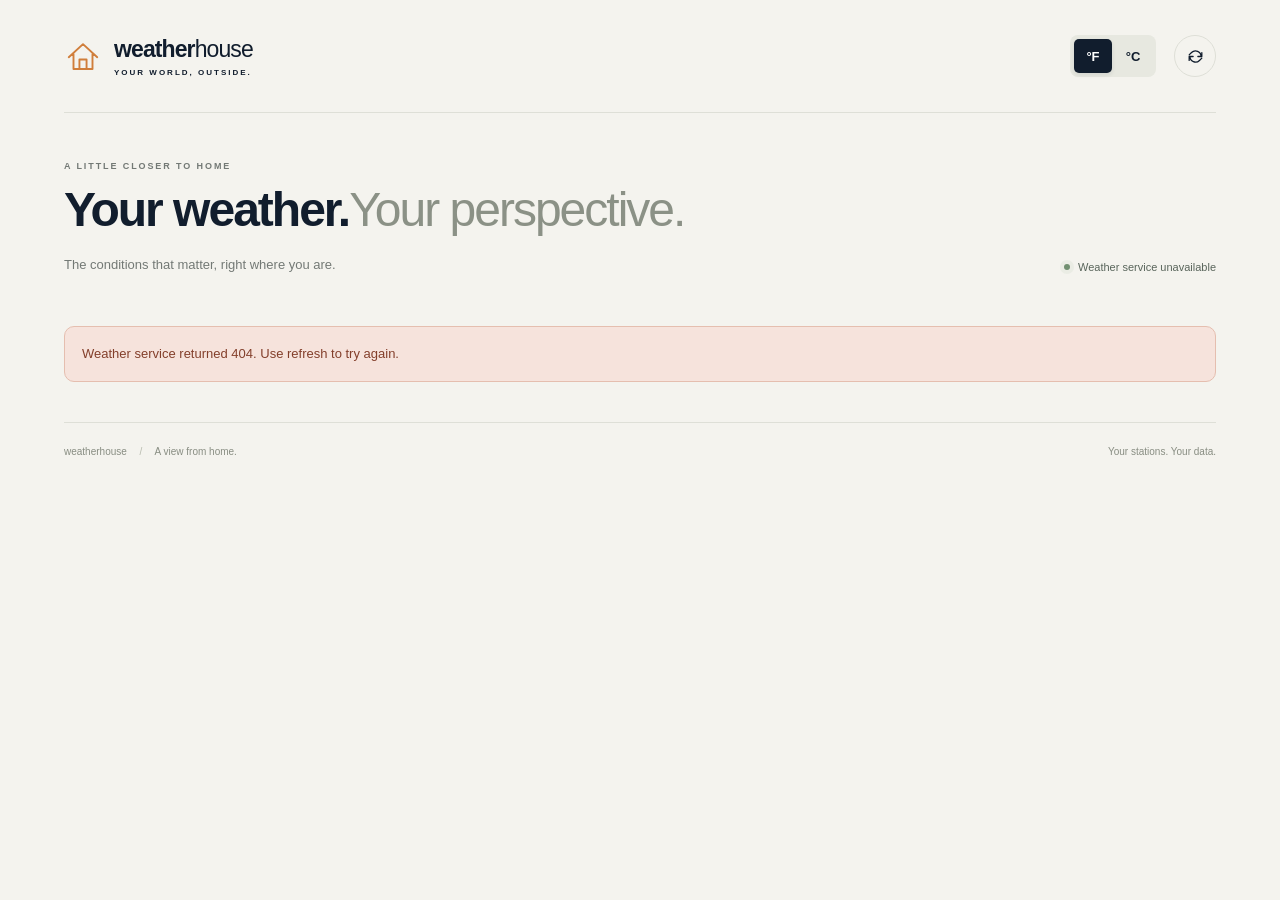
==== web/index.html @ 764e6c3d "Build nonproduction multi-location weather dashboard with PostgreSQL adapter" ====
<!doctype html>
<html lang="en">
<head>
<meta charset="utf-8"><meta name="viewport" content="width=device-width, initial-scale=1, viewport-fit=cover">
<meta name="theme-color" content="#111d2d"><meta name="description" content="Your weather, closer to home. A private dashboard for your weather stations.">
<title>Weather House · Your local forecast</title>
<link rel="icon" href="./icon.svg" type="image/svg+xml"><link rel="manifest" href="./manifest.webmanifest"><link rel="stylesheet" href="./style.css">
<script src="./app.js" defer></script>
</head>
<body>
<div class="shell">
<header class="topbar"><a class="brand" href="./" aria-label="Weather House home"><svg viewBox="0 0 32 32" aria-hidden="true"><path d="M4 17 16 6l12 11M8 14v13h16V14M13 27v-8h6v8"/></svg><span>weather<span class="brand-light">house</span><small>YOUR WORLD, OUTSIDE.</small></span></a><div class="top-actions"><div class="unit-switch" role="group" aria-label="Temperature unit"><button id="fahrenheit" type="button" aria-pressed="true">°F</button><button id="celsius" type="button" aria-pressed="false">°C</button></div><button class="icon-button" id="refresh" type="button" aria-label="Refresh weather"><svg viewBox="0 0 24 24" aria-hidden="true"><path d="M20 7v5h-5M4 17v-5h5M19 12a7 7 0 0 0-12-5L4 10m16 4-3 3A7 7 0 0 1 5 12"/></svg></button></div></header>
<div id="notice" class="notice" hidden></div>
<main id="main" aria-busy="true">
<section class="intro"><div><p class="eyebrow">A LITTLE CLOSER TO HOME</p><h1>Your weather.<br><span>Your perspective.</span></h1><p class="intro-copy">The conditions that matter, right where you are.</p></div><div class="connection"><span class="status-dot"></span><span id="connection-text">Connecting to your stations</span></div></section>
<div id="error" class="error" role="alert" hidden></div>
<div id="loading" class="loading" role="status"><span class="spinner"></span> Bringing the outside in…</div>
<div id="content" hidden>
<section class="location-section" aria-labelledby="locations-heading"><div class="section-heading"><h2 id="locations-heading">Your places</h2><span id="place-count" class="muted"></span></div><div id="locations" class="locations" role="group" aria-label="Choose a location"></div></section>
<div class="dashboard-heading"><div><p class="eyebrow" id="location-region">LOCAL OBSERVATIONS</p><h2 id="location-title"></h2><p class="updated" id="updated"></p></div><label class="station-label">Weather station<select id="station-select" aria-label="Weather station"></select></label></div>
<div id="station-comparison" class="station-comparison" role="group" aria-label="Compare stations at this location"></div>
<section class="conditions" aria-label="Current conditions"><article class="hero-card"><div class="hero-top"><span class="pill">CURRENT CONDITIONS</span><span id="station-health" class="station-health"></span></div><div class="hero-weather"><div><div class="temperature" id="temperature">—</div><p id="condition-label" class="condition-label"></p><p id="hero-detail" class="hero-detail"></p></div><div id="hero-icon" class="hero-icon" aria-hidden="true"></div></div><div class="hero-bottom"><span id="station-model"></span><span id="battery"></span></div></article><div class="metrics" id="metrics"></div></section>
<section class="history-panel" aria-labelledby="history-title"><div class="section-heading chart-heading"><div><p class="eyebrow">THE BIGGER PICTURE</p><h2 id="history-title">Through the day</h2></div><div class="chart-controls"><select id="metric-select" aria-label="History metric"><option value="temperature_c">Temperature</option><option value="humidity_pct">Humidity</option><option value="wind_speed_ms">Wind speed</option></select><div class="range-switch" role="group" aria-label="History range"><button type="button" id="hours24" aria-pressed="true">24h</button><button type="button" id="hours48" aria-pressed="false">48h</button></div></div></div><div class="chart-summary"><span id="history-current"></span><span id="history-range" class="muted"></span></div><div id="chart" class="chart"></div><p id="chart-readout" class="chart-readout" aria-live="polite">Select a point to see its reading.</p></section>
<section class="forecast-panel" aria-labelledby="forecast-title"><div class="section-heading"><div><p class="eyebrow">A LOOK AHEAD</p><h2 id="forecast-title">The coming days</h2></div><span class="forecast-source" id="forecast-source"></span></div><div class="forecast" id="forecast"></div><p class="forecast-note" id="forecast-note"></p></section>
</div>
</main>
<footer><span>weatherhouse <span class="footer-dot">/</span> A view from home.</span><span id="footer-status">Your stations. Your data.</span></footer>
</div>
</body></html>
---- web/style.css ----
:root{--navy:#111d2d;--muted:#737975;--paper:#f4f3ee;--line:#dedfd7;--orange:#d07e3b;--mint:#a6bdac;--white:#fffefa}*{box-sizing:border-box}body{margin:0;background:var(--paper);color:var(--navy);font-family:-apple-system,BlinkMacSystemFont,"Segoe UI",sans-serif;-webkit-font-smoothing:antialiased}button,select{font:inherit;color:inherit}button,a,select{-webkit-tap-highlight-color:transparent}button{cursor:pointer}button:focus-visible,select:focus-visible,a:focus-visible,[tabindex]:focus-visible{outline:3px solid #b66123;outline-offset:4px}[hidden]{display:none!important}svg{fill:none;stroke:currentColor;stroke-width:1.6;stroke-linecap:round;stroke-linejoin:round}.shell{max-width:1240px;padding:0 44px;margin:auto}.topbar{height:113px;display:flex;align-items:center;justify-content:space-between;border-bottom:1px solid var(--line)}.brand{display:flex;align-items:center;gap:12px;text-decoration:none;color:var(--navy);font-size:23px;font-weight:750;letter-spacing:-.9px}.brand>svg{width:38px;height:38px;color:var(--orange)}.brand-light{font-weight:380}.brand small{display:block;font-size:8px;letter-spacing:2px;font-weight:650;margin-top:5px}.top-actions{display:flex;align-items:center;gap:18px}.unit-switch,.range-switch{display:flex;background:#e7e8e0;padding:4px;border-radius:8px;gap:2px}.unit-switch button,.range-switch button{border:0;background:none;border-radius:5px;min-height:34px;min-width:38px;font-size:13px;font-weight:650}.unit-switch button[aria-pressed=true],.range-switch button[aria-pressed=true]{background:var(--navy);color:white;box-shadow:0 2px 4px #111d2d18}.icon-button{border:1px solid var(--line);border-radius:50%;background:none;width:42px;height:42px;display:grid;place-items:center}.icon-button svg{width:19px;height:19px}.intro{display:flex;justify-content:space-between;align-items:end;gap:20px;padding:48px 0 35px}.eyebrow{font-size:9px;letter-spacing:1.9px;font-weight:750;margin:0 0 13px;color:var(--muted)}h1{font-size:48px;line-height:1.1;letter-spacing:-2px;font-weight:550;margin:0}h1 span{color:#8b9186;font-weight:420}.intro-copy{color:var(--muted);font-size:13px;line-height:1.6;margin:18px 0 0}.connection{font-size:11px;color:#59655b;display:flex;align-items:center;gap:8px;padding-bottom:3px}.status-dot{width:6px;height:6px;border-radius:50%;background:#718f70;box-shadow:0 0 0 4px #718f7013}.notice{padding:11px 15px;border:1px solid #dfc9a9;background:#f5e9d6;border-radius:8px;font-size:12px;line-height:1.6;margin-top:18px}.notice strong{font-weight:700}.section-heading{display:flex;align-items:center;justify-content:space-between;gap:15px;margin-bottom:17px}h2{font-size:19px;letter-spacing:-.5px;font-weight:620;margin:0}.section-heading .eyebrow{margin-bottom:8px}.muted{color:var(--muted);font-size:11px}.locations{display:flex;gap:12px;overflow-x:auto;padding:2px 2px 8px}.location-card{background:#eeeee7;border:1px solid var(--line);border-radius:12px;text-align:left;min-width:190px;flex:1;padding:17px 19px;display:flex;justify-content:space-between;gap:20px;align-items:center;min-height:87px;transition:background .18s,border .18s}.location-card[aria-pressed=true]{background:#fffefa;border-color:#889885;box-shadow:0 3px 10px #111d2d05}.location-name{display:block;font-size:13px;font-weight:650}.location-sub{display:block;margin-top:7px;color:var(--muted);font-size:10px}.location-temp{font-size:28px;letter-spacing:-1px}.dashboard-heading{display:flex;align-items:center;justify-content:space-between;gap:16px;margin:35px 0 20px}.dashboard-heading h2{font-size:29px;letter-spacing:-1px}.dashboard-heading .eyebrow{margin-bottom:7px}.updated{font-size:10px;color:var(--muted);margin:8px 0 0}.station-label{font-size:9px;color:var(--muted);letter-spacing:.5px;display:flex;flex-direction:column;gap:7px}select{border:1px solid var(--line);border-radius:7px;background:var(--white);min-height:38px;padding:0 30px 0 12px;font-size:11px;max-width:100%}.conditions{display:grid;grid-template-columns:1.15fr 1fr;gap:17px}.hero-card{border-radius:15px;background:var(--navy);color:#f8f1e5;overflow:hidden;position:relative;padding:25px 28px 20px;min-height:270px}.hero-card:after{content:"";position:absolute;width:260px;height:260px;border:1px solid #ffffff05;border-radius:50%;top:28px;right:-98px;pointer-events:none}.hero-top{display:flex;justify-content:space-between;gap:12px;align-items:center}.pill{font-size:8px;letter-spacing:1.3px;color:#b8c1c8}.station-health{font-size:9px;color:#bdcfbb}.station-health.stale{color:#f5ba76}.hero-weather{display:flex;align-items:center;justify-content:space-between;margin:26px 0 24px;gap:10px}.temperature{font-size:80px;line-height:1;letter-spacing:-5px;font-weight:350}.temperature small{font-size:34px;letter-spacing:-1px;vertical-align:top;line-height:1.6}.condition-label{font-size:17px;margin:13px 0 0;letter-spacing:-.3px}.hero-detail{color:#a5b0ba;font-size:10px;margin:8px 0 0}.hero-icon{color:#eeb273;width:100px;flex-shrink:0}.hero-icon svg{width:100%;height:100%}.hero-bottom{display:flex;justify-content:space-between;gap:12px;border-top:1px solid #ffffff16;padding-top:15px;font-size:9px;color:#a5b0ba}.metrics{display:grid;grid-template-columns:repeat(2,minmax(0,1fr));gap:12px}.metric-card{border:1px solid var(--line);background:#f9f9f3;border-radius:12px;padding:18px 20px;display:flex;flex-direction:column;justify-content:space-between;gap:9px}.metric-top{display:flex;justify-content:space-between;align-items:center;gap:8px;font-size:10px;color:var(--muted)}.metric-top svg{width:18px;height:18px;color:#7d8e7a}.metric-value{font-size:28px;letter-spacing:-1px;font-weight:450}.metric-value small{font-size:11px;letter-spacing:0;color:var(--muted);margin-left:5px}.metric-detail{font-size:9px;color:var(--muted)}.history-panel,.forecast-panel{border:1px solid var(--line);border-radius:14px;background:var(--white);margin-top:24px;padding:26px 28px 18px}.chart-controls{display:flex;align-items:center;gap:10px}.range-switch button{font-size:10px;min-height:29px;min-width:35px}.chart-controls select{min-height:37px}.chart-summary{display:flex;align-items:baseline;justify-content:space-between;margin-top:25px;gap:10px}#history-current{font-size:24px;letter-spacing:-.7px}.chart{width:100%;margin-top:6px;min-height:180px}.chart svg{display:block;width:100%;height:auto;overflow:visible;stroke-width:1}.chart text{stroke:none;fill:#878b82;font-size:10px;font-family:inherit}.chart .grid{stroke:#e7e9e1;stroke-dasharray:3 5}.chart .line{stroke:#c9884b;stroke-width:2.4;vector-effect:non-scaling-stroke}.chart .point{stroke:transparent;fill:transparent;cursor:pointer}.chart .point:hover,.chart .point:focus{fill:#c9884b;stroke:#fff;stroke-width:2;outline:none}.chart-readout{font-size:10px;color:var(--muted);min-height:15px;text-align:center;margin:2px 0 0}.forecast{display:grid;grid-template-columns:repeat(7,minmax(0,1fr));margin-top:25px}.forecast-day{display:flex;flex-direction:column;align-items:center;border-right:1px solid #e8e9e1;padding:3px 10px 8px;gap:14px}.forecast-day:last-child{border:0}.forecast-day .day{font-size:11px;font-weight:550}.forecast-day .date{font-size:9px;color:var(--muted);margin-top:-7px}.forecast-day svg{width:36px;height:36px;color:#c68c4c;stroke-width:1.3}.forecast-temps{font-size:14px;font-weight:600;white-space:nowrap}.forecast-temps span{font-size:12px;color:#92968e;margin-left:7px;font-weight:400}.rain-chance{font-size:9px;color:#7e96a0}.forecast-source{font-size:9px;color:var(--muted);text-align:right}.forecast-note{font-size:9px;color:var(--muted);margin:20px 0 0;line-height:1.5}footer{display:flex;justify-content:space-between;gap:20px;border-top:1px solid var(--line);margin:40px 0 0;padding:23px 0 30px;font-size:10px;color:#888d82}.footer-dot{color:#b8bbae;margin:0 10px}.loading{padding:80px 0;text-align:center;color:var(--muted);font-size:13px}.spinner{display:inline-block;width:15px;height:15px;border:2px solid #c6cabe;border-top-color:#b27843;border-radius:50%;margin-right:10px;vertical-align:middle;animation:spin 1s linear infinite}.error{padding:17px;background:#f6e3dc;color:#833f2b;border:1px solid #e5beaf;border-radius:10px;font-size:13px;line-height:1.6;margin:15px 0}.empty{padding:35px 15px;color:var(--muted);font-size:12px;text-align:center}.loading-state{opacity:.55}button:disabled{cursor:wait;opacity:.5}@keyframes spin{to{transform:rotate(360deg)}}@media(min-width:1000px){h1 br{display:none}.hero-card{min-height:292px}.hero-weather{margin:30px 0}.temperature{font-size:90px}.hero-icon{width:110px}}@media(max-width:760px){.shell{padding:0 22px}.topbar{height:88px}.intro{padding:32px 0 28px;align-items:start;flex-direction:column;gap:20px}h1{font-size:42px}.intro-copy{font-size:12px}.connection{font-size:10px}.conditions{grid-template-columns:1fr}.hero-card{min-height:270px}.metrics{grid-template-columns:repeat(4,minmax(0,1fr));gap:8px}.metric-card{padding:14px 11px}.metric-value{font-size:24px}.metric-top{font-size:9px}.metric-top svg{width:14px}.metric-detail{font-size:8px}.history-panel,.forecast-panel{padding:22px 19px 17px}.forecast{overflow-x:auto;grid-template-columns:repeat(7,minmax(77px,1fr));padding-bottom:6px}.forecast-day{padding:3px 8px 8px}.location-card{min-width:174px}.dashboard-heading h2{font-size:25px}.chart-heading{align-items:start}.chart-controls{gap:6px}.chart-controls select{max-width:120px;padding-left:8px;font-size:10px}.forecast-source{max-width:120px;line-height:1.5}.station-label{max-width:44%}}@media(max-width:470px){.shell{padding:0 18px}.brand{font-size:21px;gap:8px}.brand>svg{width:30px}.top-actions{gap:9px}.icon-button{width:36px;height:36px}.unit-switch button{min-width:29px;min-height:29px}.metrics{grid-template-columns:repeat(2,minmax(0,1fr));gap:10px}.metric-card{padding:16px 17px;min-height:111px}.metric-value{font-size:28px}.metric-top{font-size:10px}.metric-detail{font-size:9px}.hero-card{padding:23px}.temperature{font-size:79px}.hero-icon{width:95px}.dashboard-heading{align-items:start}.station-label select{font-size:10px;width:145px}.chart-heading{flex-direction:column;gap:17px}.chart-controls{width:100%;justify-content:space-between}.chart-controls select{max-width:160px}.chart-summary{margin-top:18px}#history-current{font-size:21px}#history-range{font-size:9px}.chart{min-height:145px;margin-top:15px}.chart svg{min-height:145px}.hero-bottom{font-size:8px}.forecast-panel .section-heading{align-items:start}.forecast-panel h2{font-size:18px}footer{font-size:9px;gap:12px;line-height:1.6}footer>span{max-width:54%}.forecast-source{max-width:95px}.eyebrow{font-size:8px}.location-section h2{font-size:17px}.location-temp{font-size:25px}}@media(prefers-reduced-motion:reduce){*{animation:none!important;transition:none!important}}

.station-comparison{display:flex;gap:9px;flex-wrap:wrap;margin:-5px 0 18px}.station-chip{display:flex;align-items:center;gap:12px;background:transparent;border:1px solid var(--line);border-radius:8px;min-height:42px;padding:9px 12px;font-size:10px}.station-chip[aria-pressed=true]{border-color:#8e9d88;background:#fffefa}.station-chip strong{font-size:14px;font-weight:550}.station-chip small{font-size:9px;color:var(--muted)}
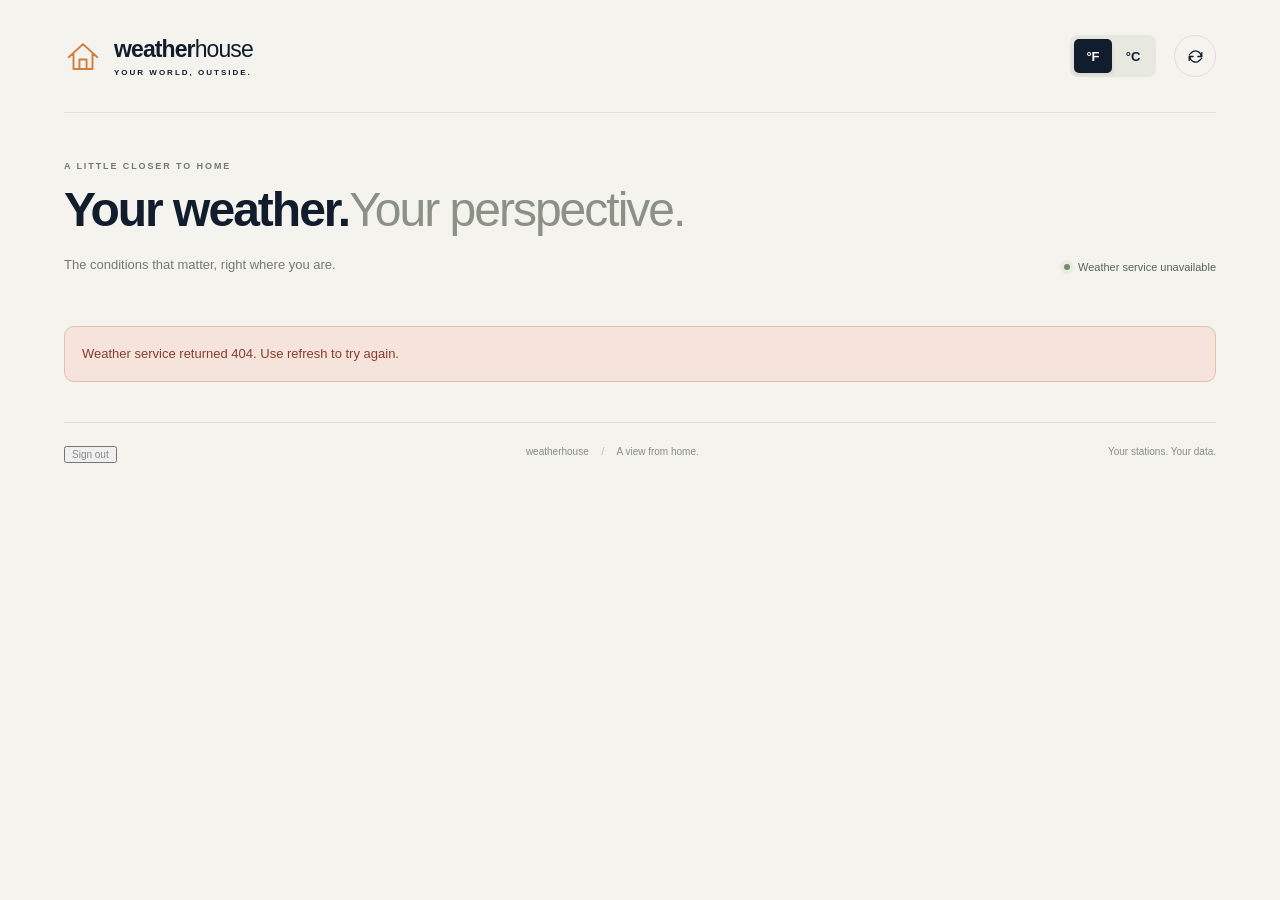
==== commit 2835c410: "Protect weather dashboard with bounded password and remembered sessions" ====
--- a/web/index.html
+++ b/web/index.html
@@ -24,6 +24,6 @@
 <section class="forecast-panel" aria-labelledby="forecast-title"><div class="section-heading"><div><p class="eyebrow">A LOOK AHEAD</p><h2 id="forecast-title">The coming days</h2></div><span class="forecast-source" id="forecast-source"></span></div><div class="forecast" id="forecast"></div><p class="forecast-note" id="forecast-note"></p></section>
 </div>
 </main>
-<footer><span>weatherhouse <span class="footer-dot">/</span> A view from home.</span><span id="footer-status">Your stations. Your data.</span></footer>
+<footer><button type="button" id="signout">Sign out</button><span>weatherhouse <span class="footer-dot">/</span> A view from home.</span><span id="footer-status">Your stations. Your data.</span></footer>
 </div>
 </body></html>
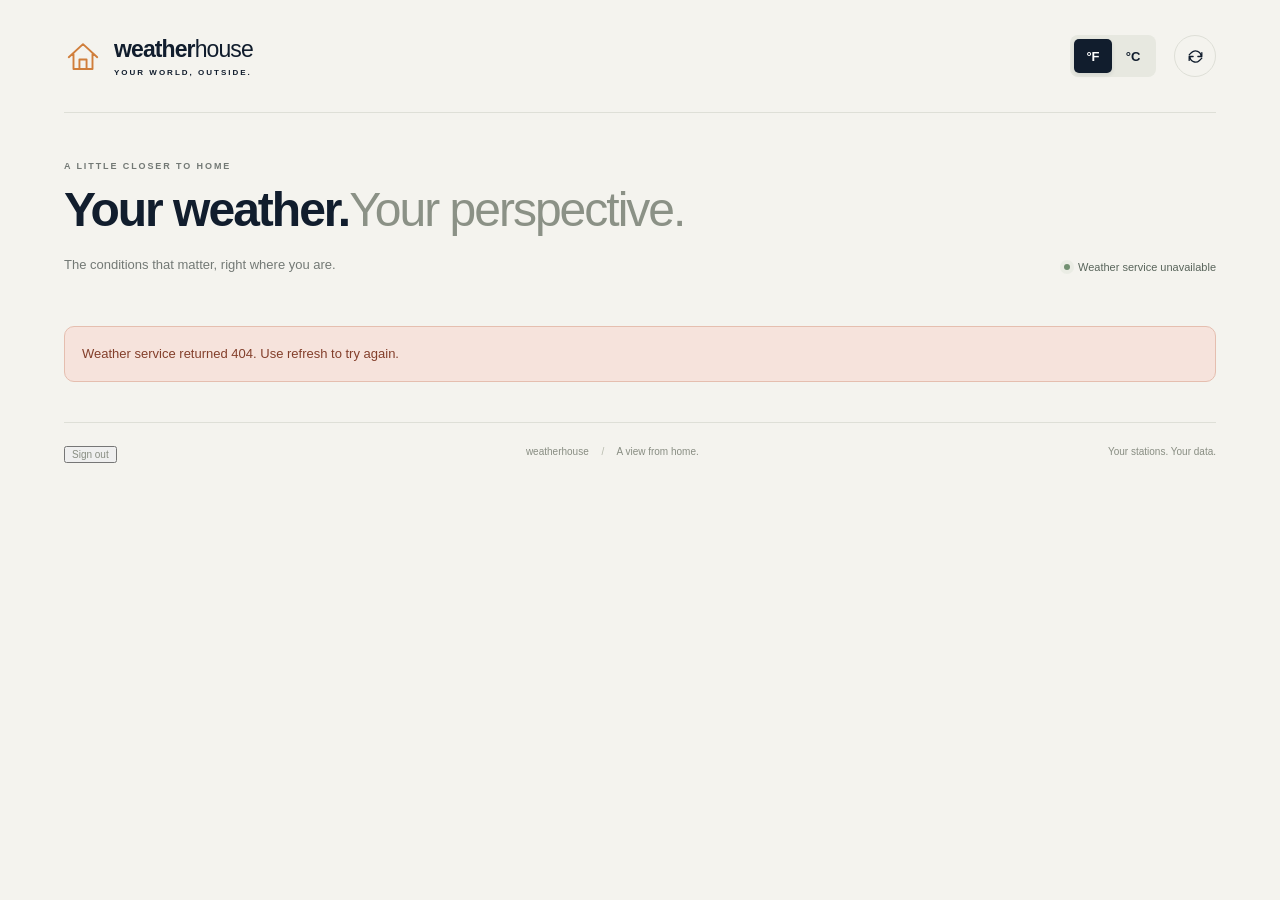
==== commit c39187d2: "Retain RF telemetry and add bounded multi-year weather history" ====
--- a/web/index.html
+++ b/web/index.html
@@ -20,7 +20,11 @@
 <div class="dashboard-heading"><div><p class="eyebrow" id="location-region">LOCAL OBSERVATIONS</p><h2 id="location-title"></h2><p class="updated" id="updated"></p></div><label class="station-label">Weather station<select id="station-select" aria-label="Weather station"></select></label></div>
 <div id="station-comparison" class="station-comparison" role="group" aria-label="Compare stations at this location"></div>
 <section class="conditions" aria-label="Current conditions"><article class="hero-card"><div class="hero-top"><span class="pill">CURRENT CONDITIONS</span><span id="station-health" class="station-health"></span></div><div class="hero-weather"><div><div class="temperature" id="temperature">—</div><p id="condition-label" class="condition-label"></p><p id="hero-detail" class="hero-detail"></p></div><div id="hero-icon" class="hero-icon" aria-hidden="true"></div></div><div class="hero-bottom"><span id="station-model"></span><span id="battery"></span></div></article><div class="metrics" id="metrics"></div></section>
-<section class="history-panel" aria-labelledby="history-title"><div class="section-heading chart-heading"><div><p class="eyebrow">THE BIGGER PICTURE</p><h2 id="history-title">Through the day</h2></div><div class="chart-controls"><select id="metric-select" aria-label="History metric"><option value="temperature_c">Temperature</option><option value="humidity_pct">Humidity</option><option value="wind_speed_ms">Wind speed</option></select><div class="range-switch" role="group" aria-label="History range"><button type="button" id="hours24" aria-pressed="true">24h</button><button type="button" id="hours48" aria-pressed="false">48h</button></div></div></div><div class="chart-summary"><span id="history-current"></span><span id="history-range" class="muted"></span></div><div id="chart" class="chart"></div><p id="chart-readout" class="chart-readout" aria-live="polite">Select a point to see its reading.</p></section>
+<section class="sensor-panel" aria-labelledby="sensors-title"><div class="section-heading"><div><p class="eyebrow">EVERY READING, IN CONTEXT</p><h2 id="sensors-title">Around your station</h2></div><span class="muted" id="sensor-count"></span></div><dl id="sensor-details" class="sensor-details"></dl><details id="extras-disclosure" class="extras-disclosure" hidden><summary>Additional reported fields</summary><p class="forecast-note">Sanitized source fields, preserved with their original meaning. These are not derived weather measurements.</p><dl id="sensor-extras"></dl></details></section>
+<section class="history-panel" aria-labelledby="history-title"><div class="section-heading chart-heading"><div><p class="eyebrow">THE BIGGER PICTURE</p><h2 id="history-title">Explore your history</h2></div><span id="history-resolution" class="muted"></span></div>
+<div class="history-controls"><label>Measurement<select id="metric-select" aria-label="History metric"></select></label><label>Time range<select id="range-select" aria-label="History range"><option value="4h">Last 4 hours</option><option value="8h">Last 8 hours</option><option value="12h">Last 12 hours</option><option value="24h" selected>Last 24 hours</option><option value="3d">Last 3 days</option><option value="7d">Last 7 days</option><option value="10d">Last 10 days</option><option value="30d">Last 30 days</option><option value="60d">Last 60 days</option><option value="90d">Last 90 days</option><option value="1y">Last 1 year</option><option value="5y">Last 5 years</option><option value="10y">Last 10 years</option><option value="custom">Custom dates</option></select></label></div>
+<form id="custom-range" class="custom-range" hidden><p id="custom-timezone" class="forecast-note"></p><div class="custom-fields"><label>From<input id="history-start" type="datetime-local" required step="60"></label><label>To<input id="history-end" type="datetime-local" required step="60"></label><button type="submit" class="apply-range">Apply dates</button></div><p class="forecast-note">Local wall-clock dates. Ambiguous or missing daylight-saving times are rejected; choose another time.</p></form>
+<p id="history-error" class="history-error" role="alert" hidden></p><div class="chart-summary"><span id="history-current"></span><span id="history-range" class="muted"></span></div><div id="chart" class="chart"></div><p id="chart-readout" class="chart-readout" aria-live="polite">Select a point to see its reading.</p><dl id="history-stats" class="history-stats"></dl><p id="history-bounds" class="forecast-note"></p></section>
 <section class="forecast-panel" aria-labelledby="forecast-title"><div class="section-heading"><div><p class="eyebrow">A LOOK AHEAD</p><h2 id="forecast-title">The coming days</h2></div><span class="forecast-source" id="forecast-source"></span></div><div class="forecast" id="forecast"></div><p class="forecast-note" id="forecast-note"></p></section>
 </div>
 </main>
--- a/web/style.css
+++ b/web/style.css
@@ -1,3 +1,10 @@
 :root{--navy:#111d2d;--muted:#737975;--paper:#f4f3ee;--line:#dedfd7;--orange:#d07e3b;--mint:#a6bdac;--white:#fffefa}*{box-sizing:border-box}body{margin:0;background:var(--paper);color:var(--navy);font-family:-apple-system,BlinkMacSystemFont,"Segoe UI",sans-serif;-webkit-font-smoothing:antialiased}button,select{font:inherit;color:inherit}button,a,select{-webkit-tap-highlight-color:transparent}button{cursor:pointer}button:focus-visible,select:focus-visible,a:focus-visible,[tabindex]:focus-visible{outline:3px solid #b66123;outline-offset:4px}[hidden]{display:none!important}svg{fill:none;stroke:currentColor;stroke-width:1.6;stroke-linecap:round;stroke-linejoin:round}.shell{max-width:1240px;padding:0 44px;margin:auto}.topbar{height:113px;display:flex;align-items:center;justify-content:space-between;border-bottom:1px solid var(--line)}.brand{display:flex;align-items:center;gap:12px;text-decoration:none;color:var(--navy);font-size:23px;font-weight:750;letter-spacing:-.9px}.brand>svg{width:38px;height:38px;color:var(--orange)}.brand-light{font-weight:380}.brand small{display:block;font-size:8px;letter-spacing:2px;font-weight:650;margin-top:5px}.top-actions{display:flex;align-items:center;gap:18px}.unit-switch,.range-switch{display:flex;background:#e7e8e0;padding:4px;border-radius:8px;gap:2px}.unit-switch button,.range-switch button{border:0;background:none;border-radius:5px;min-height:34px;min-width:38px;font-size:13px;font-weight:650}.unit-switch button[aria-pressed=true],.range-switch button[aria-pressed=true]{background:var(--navy);color:white;box-shadow:0 2px 4px #111d2d18}.icon-button{border:1px solid var(--line);border-radius:50%;background:none;width:42px;height:42px;display:grid;place-items:center}.icon-button svg{width:19px;height:19px}.intro{display:flex;justify-content:space-between;align-items:end;gap:20px;padding:48px 0 35px}.eyebrow{font-size:9px;letter-spacing:1.9px;font-weight:750;margin:0 0 13px;color:var(--muted)}h1{font-size:48px;line-height:1.1;letter-spacing:-2px;font-weight:550;margin:0}h1 span{color:#8b9186;font-weight:420}.intro-copy{color:var(--muted);font-size:13px;line-height:1.6;margin:18px 0 0}.connection{font-size:11px;color:#59655b;display:flex;align-items:center;gap:8px;padding-bottom:3px}.status-dot{width:6px;height:6px;border-radius:50%;background:#718f70;box-shadow:0 0 0 4px #718f7013}.notice{padding:11px 15px;border:1px solid #dfc9a9;background:#f5e9d6;border-radius:8px;font-size:12px;line-height:1.6;margin-top:18px}.notice strong{font-weight:700}.section-heading{display:flex;align-items:center;justify-content:space-between;gap:15px;margin-bottom:17px}h2{font-size:19px;letter-spacing:-.5px;font-weight:620;margin:0}.section-heading .eyebrow{margin-bottom:8px}.muted{color:var(--muted);font-size:11px}.locations{display:flex;gap:12px;overflow-x:auto;padding:2px 2px 8px}.location-card{background:#eeeee7;border:1px solid var(--line);border-radius:12px;text-align:left;min-width:190px;flex:1;padding:17px 19px;display:flex;justify-content:space-between;gap:20px;align-items:center;min-height:87px;transition:background .18s,border .18s}.location-card[aria-pressed=true]{background:#fffefa;border-color:#889885;box-shadow:0 3px 10px #111d2d05}.location-name{display:block;font-size:13px;font-weight:650}.location-sub{display:block;margin-top:7px;color:var(--muted);font-size:10px}.location-temp{font-size:28px;letter-spacing:-1px}.dashboard-heading{display:flex;align-items:center;justify-content:space-between;gap:16px;margin:35px 0 20px}.dashboard-heading h2{font-size:29px;letter-spacing:-1px}.dashboard-heading .eyebrow{margin-bottom:7px}.updated{font-size:10px;color:var(--muted);margin:8px 0 0}.station-label{font-size:9px;color:var(--muted);letter-spacing:.5px;display:flex;flex-direction:column;gap:7px}select{border:1px solid var(--line);border-radius:7px;background:var(--white);min-height:38px;padding:0 30px 0 12px;font-size:11px;max-width:100%}.conditions{display:grid;grid-template-columns:1.15fr 1fr;gap:17px}.hero-card{border-radius:15px;background:var(--navy);color:#f8f1e5;overflow:hidden;position:relative;padding:25px 28px 20px;min-height:270px}.hero-card:after{content:"";position:absolute;width:260px;height:260px;border:1px solid #ffffff05;border-radius:50%;top:28px;right:-98px;pointer-events:none}.hero-top{display:flex;justify-content:space-between;gap:12px;align-items:center}.pill{font-size:8px;letter-spacing:1.3px;color:#b8c1c8}.station-health{font-size:9px;color:#bdcfbb}.station-health.stale{color:#f5ba76}.hero-weather{display:flex;align-items:center;justify-content:space-between;margin:26px 0 24px;gap:10px}.temperature{font-size:80px;line-height:1;letter-spacing:-5px;font-weight:350}.temperature small{font-size:34px;letter-spacing:-1px;vertical-align:top;line-height:1.6}.condition-label{font-size:17px;margin:13px 0 0;letter-spacing:-.3px}.hero-detail{color:#a5b0ba;font-size:10px;margin:8px 0 0}.hero-icon{color:#eeb273;width:100px;flex-shrink:0}.hero-icon svg{width:100%;height:100%}.hero-bottom{display:flex;justify-content:space-between;gap:12px;border-top:1px solid #ffffff16;padding-top:15px;font-size:9px;color:#a5b0ba}.metrics{display:grid;grid-template-columns:repeat(2,minmax(0,1fr));gap:12px}.metric-card{border:1px solid var(--line);background:#f9f9f3;border-radius:12px;padding:18px 20px;display:flex;flex-direction:column;justify-content:space-between;gap:9px}.metric-top{display:flex;justify-content:space-between;align-items:center;gap:8px;font-size:10px;color:var(--muted)}.metric-top svg{width:18px;height:18px;color:#7d8e7a}.metric-value{font-size:28px;letter-spacing:-1px;font-weight:450}.metric-value small{font-size:11px;letter-spacing:0;color:var(--muted);margin-left:5px}.metric-detail{font-size:9px;color:var(--muted)}.history-panel,.forecast-panel{border:1px solid var(--line);border-radius:14px;background:var(--white);margin-top:24px;padding:26px 28px 18px}.chart-controls{display:flex;align-items:center;gap:10px}.range-switch button{font-size:10px;min-height:29px;min-width:35px}.chart-controls select{min-height:37px}.chart-summary{display:flex;align-items:baseline;justify-content:space-between;margin-top:25px;gap:10px}#history-current{font-size:24px;letter-spacing:-.7px}.chart{width:100%;margin-top:6px;min-height:180px}.chart svg{display:block;width:100%;height:auto;overflow:visible;stroke-width:1}.chart text{stroke:none;fill:#878b82;font-size:10px;font-family:inherit}.chart .grid{stroke:#e7e9e1;stroke-dasharray:3 5}.chart .line{stroke:#c9884b;stroke-width:2.4;vector-effect:non-scaling-stroke}.chart .point{stroke:transparent;fill:transparent;cursor:pointer}.chart .point:hover,.chart .point:focus{fill:#c9884b;stroke:#fff;stroke-width:2;outline:none}.chart-readout{font-size:10px;color:var(--muted);min-height:15px;text-align:center;margin:2px 0 0}.forecast{display:grid;grid-template-columns:repeat(7,minmax(0,1fr));margin-top:25px}.forecast-day{display:flex;flex-direction:column;align-items:center;border-right:1px solid #e8e9e1;padding:3px 10px 8px;gap:14px}.forecast-day:last-child{border:0}.forecast-day .day{font-size:11px;font-weight:550}.forecast-day .date{font-size:9px;color:var(--muted);margin-top:-7px}.forecast-day svg{width:36px;height:36px;color:#c68c4c;stroke-width:1.3}.forecast-temps{font-size:14px;font-weight:600;white-space:nowrap}.forecast-temps span{font-size:12px;color:#92968e;margin-left:7px;font-weight:400}.rain-chance{font-size:9px;color:#7e96a0}.forecast-source{font-size:9px;color:var(--muted);text-align:right}.forecast-note{font-size:9px;color:var(--muted);margin:20px 0 0;line-height:1.5}footer{display:flex;justify-content:space-between;gap:20px;border-top:1px solid var(--line);margin:40px 0 0;padding:23px 0 30px;font-size:10px;color:#888d82}.footer-dot{color:#b8bbae;margin:0 10px}.loading{padding:80px 0;text-align:center;color:var(--muted);font-size:13px}.spinner{display:inline-block;width:15px;height:15px;border:2px solid #c6cabe;border-top-color:#b27843;border-radius:50%;margin-right:10px;vertical-align:middle;animation:spin 1s linear infinite}.error{padding:17px;background:#f6e3dc;color:#833f2b;border:1px solid #e5beaf;border-radius:10px;font-size:13px;line-height:1.6;margin:15px 0}.empty{padding:35px 15px;color:var(--muted);font-size:12px;text-align:center}.loading-state{opacity:.55}button:disabled{cursor:wait;opacity:.5}@keyframes spin{to{transform:rotate(360deg)}}@media(min-width:1000px){h1 br{display:none}.hero-card{min-height:292px}.hero-weather{margin:30px 0}.temperature{font-size:90px}.hero-icon{width:110px}}@media(max-width:760px){.shell{padding:0 22px}.topbar{height:88px}.intro{padding:32px 0 28px;align-items:start;flex-direction:column;gap:20px}h1{font-size:42px}.intro-copy{font-size:12px}.connection{font-size:10px}.conditions{grid-template-columns:1fr}.hero-card{min-height:270px}.metrics{grid-template-columns:repeat(4,minmax(0,1fr));gap:8px}.metric-card{padding:14px 11px}.metric-value{font-size:24px}.metric-top{font-size:9px}.metric-top svg{width:14px}.metric-detail{font-size:8px}.history-panel,.forecast-panel{padding:22px 19px 17px}.forecast{overflow-x:auto;grid-template-columns:repeat(7,minmax(77px,1fr));padding-bottom:6px}.forecast-day{padding:3px 8px 8px}.location-card{min-width:174px}.dashboard-heading h2{font-size:25px}.chart-heading{align-items:start}.chart-controls{gap:6px}.chart-controls select{max-width:120px;padding-left:8px;font-size:10px}.forecast-source{max-width:120px;line-height:1.5}.station-label{max-width:44%}}@media(max-width:470px){.shell{padding:0 18px}.brand{font-size:21px;gap:8px}.brand>svg{width:30px}.top-actions{gap:9px}.icon-button{width:36px;height:36px}.unit-switch button{min-width:29px;min-height:29px}.metrics{grid-template-columns:repeat(2,minmax(0,1fr));gap:10px}.metric-card{padding:16px 17px;min-height:111px}.metric-value{font-size:28px}.metric-top{font-size:10px}.metric-detail{font-size:9px}.hero-card{padding:23px}.temperature{font-size:79px}.hero-icon{width:95px}.dashboard-heading{align-items:start}.station-label select{font-size:10px;width:145px}.chart-heading{flex-direction:column;gap:17px}.chart-controls{width:100%;justify-content:space-between}.chart-controls select{max-width:160px}.chart-summary{margin-top:18px}#history-current{font-size:21px}#history-range{font-size:9px}.chart{min-height:145px;margin-top:15px}.chart svg{min-height:145px}.hero-bottom{font-size:8px}.forecast-panel .section-heading{align-items:start}.forecast-panel h2{font-size:18px}footer{font-size:9px;gap:12px;line-height:1.6}footer>span{max-width:54%}.forecast-source{max-width:95px}.eyebrow{font-size:8px}.location-section h2{font-size:17px}.location-temp{font-size:25px}}@media(prefers-reduced-motion:reduce){*{animation:none!important;transition:none!important}}
 
 .station-comparison{display:flex;gap:9px;flex-wrap:wrap;margin:-5px 0 18px}.station-chip{display:flex;align-items:center;gap:12px;background:transparent;border:1px solid var(--line);border-radius:8px;min-height:42px;padding:9px 12px;font-size:10px}.station-chip[aria-pressed=true]{border-color:#8e9d88;background:#fffefa}.station-chip strong{font-size:14px;font-weight:550}.station-chip small{font-size:9px;color:var(--muted)}
+
+.sensor-panel{border:1px solid var(--line);border-radius:14px;background:var(--white);margin-top:24px;padding:26px 28px}.sensor-details{display:grid;grid-template-columns:repeat(3,minmax(0,1fr));gap:0 24px}.sensor-reading{border-top:1px solid #e8e9e1;padding:16px 0;min-width:0}.sensor-reading dt{font-size:11px;color:var(--muted);line-height:1.5}.sensor-reading dd{font-size:23px;margin:7px 0 6px;letter-spacing:-.5px;overflow-wrap:anywhere}.sensor-reading dd small{font-size:11px;color:var(--muted);letter-spacing:0;margin-left:5px}.sensor-reading p{font-size:10px;color:var(--muted);line-height:1.6;margin:0;overflow-wrap:anywhere}.history-controls{display:grid;grid-template-columns:1fr 1fr;gap:16px}.history-controls label,.custom-fields label{display:flex;flex-direction:column;gap:8px;font-size:10px;color:var(--muted)}.history-controls select{width:100%;font-size:12px;min-height:43px}.custom-range{padding:15px;border:1px solid var(--line);border-radius:9px;background:var(--paper);margin-top:15px}.custom-range>p:first-child{margin:0 0 14px}.custom-fields{display:grid;grid-template-columns:1fr 1fr auto;gap:12px;align-items:end}.custom-fields input{min-width:0;width:100%;font:inherit;font-size:12px;color:var(--navy);background:var(--white);border:1px solid var(--line);border-radius:6px;padding:11px 8px}.apply-range{border:0;border-radius:6px;background:var(--navy);color:white;padding:12px;font-size:11px;min-height:40px}.history-stats{display:grid;grid-template-columns:repeat(4,minmax(0,1fr));margin:18px 0 0;gap:15px;border-top:1px solid var(--line);padding-top:18px}.history-stats dt{font-size:9px;color:var(--muted);line-height:1.5}.history-stats dd{font-size:15px;margin:6px 0 0;overflow-wrap:anywhere}.history-error{font-size:12px;line-height:1.6;color:#833f2b;background:#f6e3dc;border-radius:7px;padding:12px}.extras-disclosure{border-top:1px solid var(--line);padding-top:16px;margin-top:10px}.extras-disclosure summary{font-size:12px;cursor:pointer;min-height:30px}.extras-disclosure dl{display:grid;grid-template-columns:1fr 1fr;gap:8px 20px;font-size:11px}.extras-disclosure dt,.extras-disclosure dd{margin:0;overflow-wrap:anywhere}.extras-disclosure dt{color:var(--muted)}.status-history{display:flex;flex-direction:column;gap:7px;max-height:300px;overflow-y:auto;padding:10px 0}.status-history>div{display:flex;gap:20px;justify-content:space-between;padding:10px;border-radius:6px;background:var(--paper);font-size:11px}.status-history time{color:var(--muted)}.chart .envelope{stroke:#c9884b;stroke-width:1;opacity:.3}.history-panel .chart-summary{flex-wrap:wrap}.history-panel #history-range{line-height:1.6;text-align:right}.chart .point:focus{stroke:#111d2d;stroke-width:2}
+@media(max-width:760px){.sensor-panel{padding:22px 19px}.sensor-details{grid-template-columns:repeat(2,minmax(0,1fr));gap:0 18px}.custom-fields{grid-template-columns:1fr 1fr}.apply-range{grid-column:1/-1}.history-stats{grid-template-columns:repeat(2,minmax(0,1fr))}}@media(max-width:470px){.sensor-reading dd{font-size:21px}.sensor-reading p{font-size:9px}.history-controls{gap:10px}.history-controls select{font-size:11px;padding-left:9px;min-height:44px}.custom-fields{grid-template-columns:1fr}.custom-fields input{min-height:44px;font-size:16px}.history-stats dd{font-size:14px}#history-current{max-width:100%;font-size:22px}.history-panel #history-range{text-align:left}.sensor-panel .section-heading{align-items:start}.sensor-panel .muted{font-size:9px}.sensor-panel h2{font-size:18px}}
+
+.sensor-details{margin:0}.custom-fields input:focus-visible{outline:3px solid #b66123;outline-offset:3px}
+
+.hero-weather>div:first-child{min-width:0}.temperature.sensor-hero{font-size:32px;letter-spacing:-.6px;line-height:1.2;overflow-wrap:anywhere}.sensor-hero+.condition-label{font-size:15px}
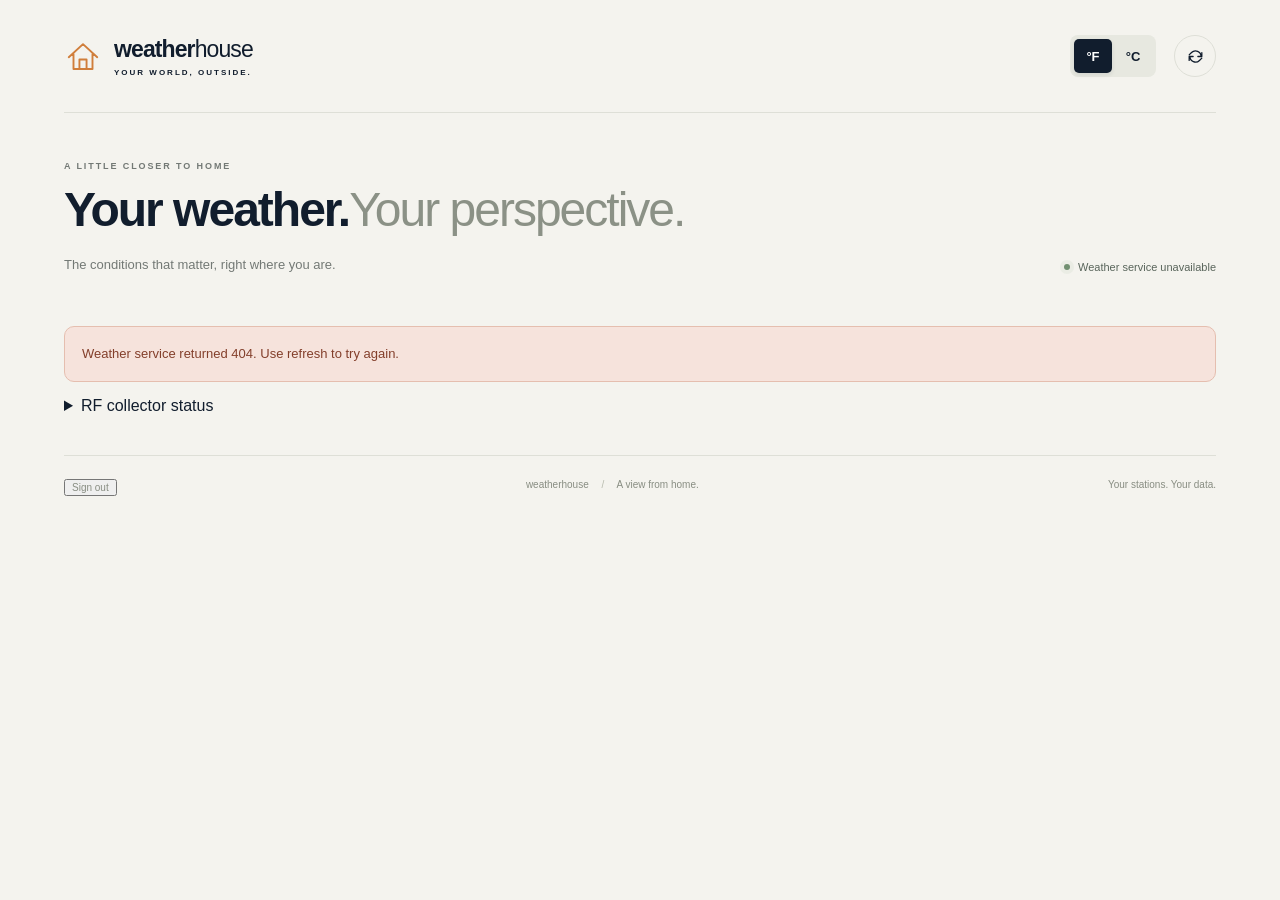
==== commit 05a7fa08: "Implement durable local RF capture and source-aware weather dashboard" ====
--- a/web/index.html
+++ b/web/index.html
@@ -21,13 +21,13 @@
 <div id="station-comparison" class="station-comparison" role="group" aria-label="Compare stations at this location"></div>
 <section class="conditions" aria-label="Current conditions"><article class="hero-card"><div class="hero-top"><span class="pill">CURRENT CONDITIONS</span><span id="station-health" class="station-health"></span></div><div class="hero-weather"><div><div class="temperature" id="temperature">—</div><p id="condition-label" class="condition-label"></p><p id="hero-detail" class="hero-detail"></p></div><div id="hero-icon" class="hero-icon" aria-hidden="true"></div></div><div class="hero-bottom"><span id="station-model"></span><span id="battery"></span></div></article><div class="metrics" id="metrics"></div></section>
 <section class="sensor-panel" aria-labelledby="sensors-title"><div class="section-heading"><div><p class="eyebrow">EVERY READING, IN CONTEXT</p><h2 id="sensors-title">Around your station</h2></div><span class="muted" id="sensor-count"></span></div><dl id="sensor-details" class="sensor-details"></dl><details id="extras-disclosure" class="extras-disclosure" hidden><summary>Additional reported fields</summary><p class="forecast-note">Sanitized source fields, preserved with their original meaning. These are not derived weather measurements.</p><dl id="sensor-extras"></dl></details></section>
-<section class="history-panel" aria-labelledby="history-title"><div class="section-heading chart-heading"><div><p class="eyebrow">THE BIGGER PICTURE</p><h2 id="history-title">Explore your history</h2></div><span id="history-resolution" class="muted"></span></div>
+<section class="history-panel" aria-labelledby="history-title"><div class="section-heading chart-heading"><div><p class="eyebrow">THE BIGGER PICTURE</p><h2 id="history-title">Explore your history</h2></div><span id="history-source" class="source-label"></span><span id="history-resolution" class="muted"></span></div>
 <div class="history-controls"><label>Measurement<select id="metric-select" aria-label="History metric"></select></label><label>Time range<select id="range-select" aria-label="History range"><option value="4h">Last 4 hours</option><option value="8h">Last 8 hours</option><option value="12h">Last 12 hours</option><option value="24h" selected>Last 24 hours</option><option value="3d">Last 3 days</option><option value="7d">Last 7 days</option><option value="10d">Last 10 days</option><option value="30d">Last 30 days</option><option value="60d">Last 60 days</option><option value="90d">Last 90 days</option><option value="1y">Last 1 year</option><option value="5y">Last 5 years</option><option value="10y">Last 10 years</option><option value="custom">Custom dates</option></select></label></div>
 <form id="custom-range" class="custom-range" hidden><p id="custom-timezone" class="forecast-note"></p><div class="custom-fields"><label>From<input id="history-start" type="datetime-local" required step="60"></label><label>To<input id="history-end" type="datetime-local" required step="60"></label><button type="submit" class="apply-range">Apply dates</button></div><p class="forecast-note">Local wall-clock dates. Ambiguous or missing daylight-saving times are rejected; choose another time.</p></form>
 <p id="history-error" class="history-error" role="alert" hidden></p><div class="chart-summary"><span id="history-current"></span><span id="history-range" class="muted"></span></div><div id="chart" class="chart"></div><p id="chart-readout" class="chart-readout" aria-live="polite">Select a point to see its reading.</p><dl id="history-stats" class="history-stats"></dl><p id="history-bounds" class="forecast-note"></p></section>
 <section class="forecast-panel" aria-labelledby="forecast-title"><div class="section-heading"><div><p class="eyebrow">A LOOK AHEAD</p><h2 id="forecast-title">The coming days</h2></div><span class="forecast-source" id="forecast-source"></span></div><div class="forecast" id="forecast"></div><p class="forecast-note" id="forecast-note"></p></section>
 </div>
-</main>
+<details id="transmitter-diagnostics" class="panel" hidden><summary>Transmitter diagnostics</summary><div id="transmitter-details"></div></details><details id="rf-status" class="panel"><summary>RF collector status</summary><div id="rf-status-details"></div></details></main>
 <footer><button type="button" id="signout">Sign out</button><span>weatherhouse <span class="footer-dot">/</span> A view from home.</span><span id="footer-status">Your stations. Your data.</span></footer>
 </div>
 </body></html>
--- a/web/style.css
+++ b/web/style.css
@@ -8,3 +8,5 @@
 .sensor-details{margin:0}.custom-fields input:focus-visible{outline:3px solid #b66123;outline-offset:3px}
 
 .hero-weather>div:first-child{min-width:0}.temperature.sensor-hero{font-size:32px;letter-spacing:-.6px;line-height:1.2;overflow-wrap:anywhere}.sensor-hero+.condition-label{font-size:15px}
+
+#transmitter-diagnostics { margin: 1rem 0; padding: 1rem; } #transmitter-diagnostics summary { cursor:pointer; font-weight:600; } .source-label { display:block; overflow-wrap:anywhere; } .sensor-reading p { overflow-wrap:anywhere; }
